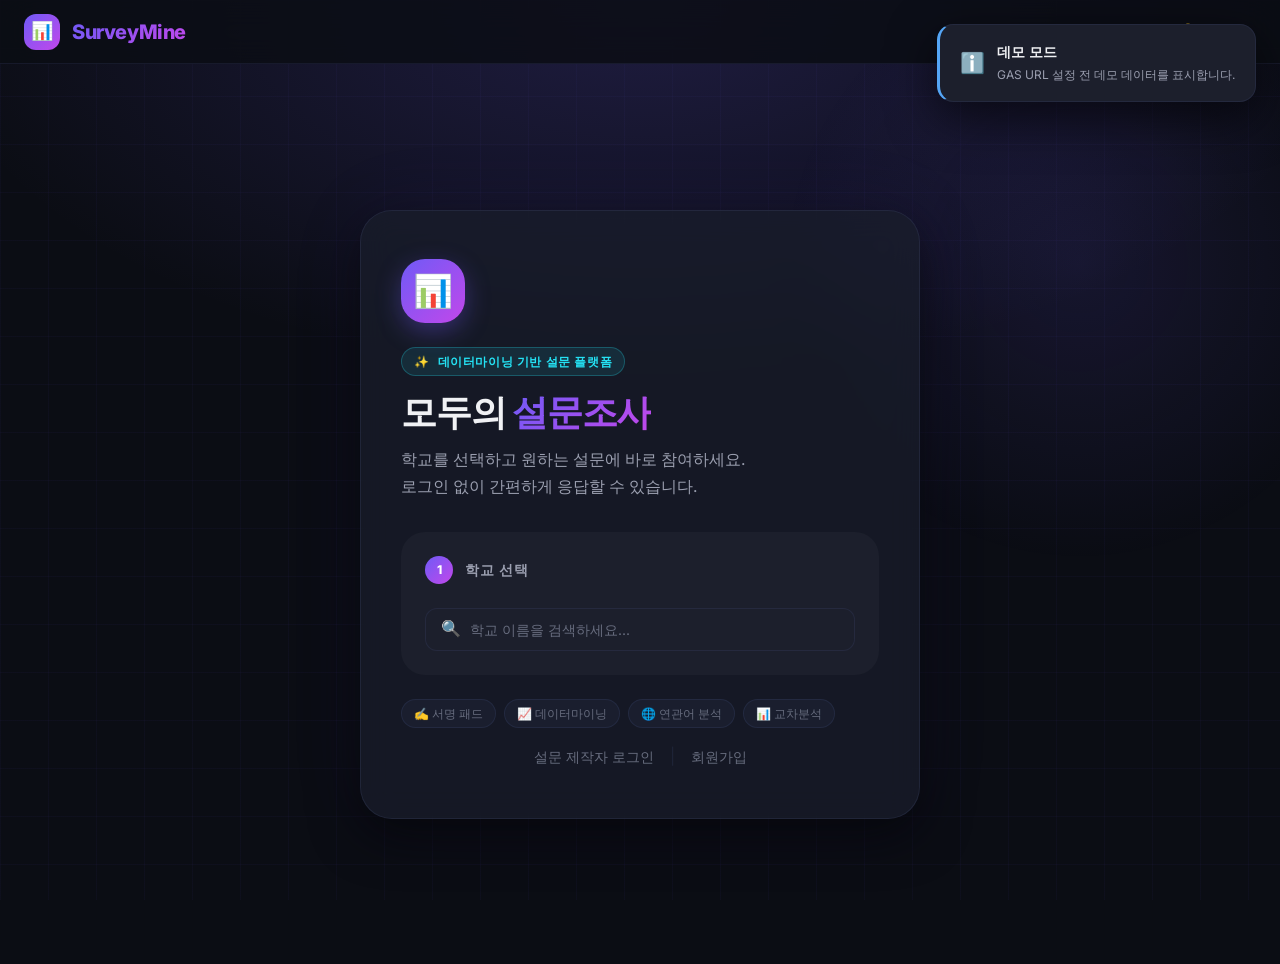
==== index.html @ 8d17f83c "SurveyMine v2.0 초기 배포 - 12종 문항, 데이터마이닝 대시보드, GAS 백엔드" ====
<!DOCTYPE html>
<html lang="ko">
<head>
  <meta charset="UTF-8" />
  <meta name="viewport" content="width=device-width, initial-scale=1.0" />
  <title>SurveyMine — 모두의 설문조사</title>
  <meta name="description" content="학교 단위 설문조사 플랫폼. 학교를 선택하고 설문에 쉽게 참여하세요." />
  <link rel="stylesheet" href="css/style.css" />
  <style>
    /* ─ 홈 전용 스타일 ─ */
    .hero {
      min-height: 100vh;
      display: flex;
      align-items: center;
      justify-content: center;
      padding: var(--sp-8) var(--sp-6);
      position: relative;
      overflow: hidden;
    }

    /* 배경 오브 */
    .hero::after {
      content: '';
      position: absolute;
      width: 600px; height: 600px;
      border-radius: 50%;
      background: radial-gradient(circle, hsla(248,90%,66%,0.12) 0%, transparent 70%);
      top: -100px; right: -100px;
      pointer-events: none;
      animation: float 6s ease-in-out infinite;
    }

    .hero-card {
      background: var(--glass-bg);
      backdrop-filter: var(--glass-blur);
      border: 1px solid var(--glass-border);
      border-radius: var(--radius-2xl);
      padding: var(--sp-12) var(--sp-10);
      max-width: 560px;
      width: 100%;
      position: relative;
      z-index: 1;
      box-shadow: var(--shadow-xl), 0 0 80px hsla(248,90%,66%,0.08);
      animation: slideUp 0.7s var(--ease-out) both;
    }

    .hero-logo {
      width: 64px; height: 64px;
      background: var(--grad-primary);
      border-radius: var(--radius-xl);
      display: flex; align-items: center; justify-content: center;
      font-size: 2rem;
      margin-bottom: var(--sp-6);
      box-shadow: 0 8px 24px var(--clr-primary-glow);
      animation: glow 3s ease-in-out infinite;
    }

    .hero-badge {
      display: inline-flex;
      align-items: center;
      gap: var(--sp-2);
      background: hsla(185,90%,55%,0.1);
      border: 1px solid hsla(185,90%,55%,0.25);
      border-radius: var(--radius-full);
      padding: var(--sp-1) var(--sp-3);
      font-size: var(--text-xs);
      font-weight: 600;
      color: var(--clr-accent);
      margin-bottom: var(--sp-4);
      letter-spacing: 0.05em;
    }

    .hero-title {
      font-size: var(--text-4xl);
      font-weight: 900;
      line-height: 1.15;
      letter-spacing: -0.03em;
      margin-bottom: var(--sp-3);
    }

    .hero-subtitle {
      font-size: var(--text-base);
      color: var(--clr-text-secondary);
      line-height: 1.7;
      margin-bottom: var(--sp-8);
    }

    /* 2단계 선택 패널 */
    .select-panel {
      background: var(--clr-bg-elevated);
      border-radius: var(--radius-xl);
      padding: var(--sp-6);
      margin-bottom: var(--sp-6);
    }

    .select-step {
      display: none;
      flex-direction: column;
      gap: var(--sp-4);
    }

    .select-step.active { display: flex; }

    .step-header {
      display: flex;
      align-items: center;
      gap: var(--sp-3);
      margin-bottom: var(--sp-2);
    }

    .step-num {
      width: 28px; height: 28px;
      background: var(--grad-primary);
      border-radius: 50%;
      display: flex; align-items: center; justify-content: center;
      font-size: var(--text-xs);
      font-weight: 800;
      color: white;
      flex-shrink: 0;
    }

    .step-title {
      font-size: var(--text-sm);
      font-weight: 700;
      color: var(--clr-text-secondary);
      text-transform: uppercase;
      letter-spacing: 0.08em;
    }

    /* 검색 + 드롭다운 조합 */
    .search-select-wrap {
      position: relative;
    }

    .search-input-wrap {
      position: relative;
    }

    .search-icon {
      position: absolute;
      left: var(--sp-4);
      top: 50%;
      transform: translateY(-50%);
      color: var(--clr-text-muted);
      font-size: var(--text-base);
      pointer-events: none;
    }

    .search-input-wrap .form-input {
      padding-left: calc(var(--sp-4) + 20px + var(--sp-2));
    }

    .dropdown-list {
      position: absolute;
      top: calc(100% + 4px);
      left: 0; right: 0;
      background: var(--clr-bg-elevated);
      border: 1px solid var(--clr-border-focus);
      border-radius: var(--radius-md);
      max-height: 220px;
      overflow-y: auto;
      z-index: var(--z-overlay);
      box-shadow: var(--shadow-lg);
      display: none;
    }

    .dropdown-list.open { display: block; animation: fadeSlideIn 0.2s var(--ease-out); }

    .dropdown-item {
      display: flex;
      align-items: center;
      gap: var(--sp-3);
      padding: var(--sp-3) var(--sp-4);
      cursor: pointer;
      font-size: var(--text-sm);
      transition: background var(--dur-fast);
      border-bottom: 1px solid var(--clr-border);
    }

    .dropdown-item:last-child { border-bottom: none; }

    .dropdown-item:hover {
      background: hsla(248,90%,66%,0.1);
      color: var(--clr-primary-light);
    }

    .dropdown-item .school-icon {
      font-size: 1.1rem;
    }

    .dropdown-empty {
      padding: var(--sp-6);
      text-align: center;
      color: var(--clr-text-muted);
      font-size: var(--text-sm);
    }

    /* 설문 목록 카드 */
    .survey-list {
      display: flex;
      flex-direction: column;
      gap: var(--sp-3);
      max-height: 300px;
      overflow-y: auto;
    }

    .survey-list-item {
      display: flex;
      align-items: center;
      gap: var(--sp-4);
      padding: var(--sp-4) var(--sp-5);
      background: var(--clr-bg-card);
      border: 1.5px solid var(--clr-border);
      border-radius: var(--radius-lg);
      cursor: pointer;
      transition: all var(--dur-fast) var(--ease-out);
      text-decoration: none;
      color: inherit;
    }

    .survey-list-item:hover {
      border-color: var(--clr-primary);
      background: hsla(248,90%,66%,0.06);
      transform: translateX(4px);
    }

    .survey-list-icon {
      width: 44px; height: 44px;
      border-radius: var(--radius-md);
      display: flex; align-items: center; justify-content: center;
      font-size: 1.4rem;
      flex-shrink: 0;
    }

    .survey-list-info { flex: 1; min-width: 0; }

    .survey-list-title {
      font-size: var(--text-sm);
      font-weight: 700;
      margin-bottom: 2px;
      white-space: nowrap;
      overflow: hidden;
      text-overflow: ellipsis;
    }

    .survey-list-meta {
      font-size: var(--text-xs);
      color: var(--clr-text-muted);
    }

    .survey-list-arrow {
      color: var(--clr-text-muted);
      font-size: var(--text-lg);
      flex-shrink: 0;
    }

    /* 뒤로가기 버튼 */
    .back-btn {
      display: inline-flex;
      align-items: center;
      gap: var(--sp-2);
      font-size: var(--text-sm);
      color: var(--clr-text-muted);
      cursor: pointer;
      transition: color var(--dur-fast);
      background: none;
      border: none;
    }

    .back-btn:hover { color: var(--clr-text-primary); }

    /* 빈 상태 */
    .empty-state {
      text-align: center;
      padding: var(--sp-8);
    }

    .empty-state .empty-icon {
      font-size: 2.5rem;
      margin-bottom: var(--sp-3);
    }

    .empty-state p {
      color: var(--clr-text-muted);
      font-size: var(--text-sm);
    }

    /* 하단 링크 */
    .hero-footer {
      display: flex;
      align-items: center;
      justify-content: center;
      gap: var(--sp-4);
      margin-top: var(--sp-4);
    }

    .hero-footer a {
      font-size: var(--text-sm);
      color: var(--clr-text-muted);
      transition: color var(--dur-fast);
    }

    .hero-footer a:hover { color: var(--clr-primary-light); }

    /* 피처 하이라이트 */
    .feature-chips {
      display: flex;
      flex-wrap: wrap;
      gap: var(--sp-2);
      margin-top: var(--sp-3);
    }

    .feature-chip {
      display: inline-flex;
      align-items: center;
      gap: var(--sp-1);
      padding: var(--sp-1) var(--sp-3);
      background: hsla(228,30%,50%,0.08);
      border: 1px solid var(--clr-border);
      border-radius: var(--radius-full);
      font-size: var(--text-xs);
      color: var(--clr-text-muted);
    }

    /* 로딩 스켈레톤 */
    .skeleton {
      background: linear-gradient(
        90deg,
        var(--clr-bg-elevated) 25%,
        var(--clr-bg-card) 50%,
        var(--clr-bg-elevated) 75%
      );
      background-size: 200% 100%;
      animation: skeleton-shimmer 1.5s ease-in-out infinite;
      border-radius: var(--radius-md);
    }

    @keyframes skeleton-shimmer {
      from { background-position: 200% 0; }
      to   { background-position: -200% 0; }
    }

    .skeleton-item {
      height: 72px;
      border-radius: var(--radius-lg);
    }

    @media (max-width: 480px) {
      .hero-card {
        padding: var(--sp-8) var(--sp-6);
        border-radius: var(--radius-xl);
      }
      .hero-title { font-size: var(--text-3xl); }
    }
  </style>
</head>
<body>
  <!-- Navbar -->
  <nav class="navbar" id="navbar">
    <a class="navbar-brand" href="index.html" aria-label="SurveyMine 홈">
      <div class="brand-icon" aria-hidden="true">📊</div>
      <span class="text-gradient">SurveyMine</span>
    </a>
    <div class="navbar-nav">
      <a class="nav-link" href="login.html" id="nav-login">
        <span>🔑</span> 로그인
      </a>
      <a class="btn btn-primary btn-sm" href="admin/dashboard.html" id="nav-dashboard" style="display:none">
        <span>⚡</span> 대시보드
      </a>
      <button class="btn btn-ghost btn-sm" id="nav-logout" style="display:none">
        로그아웃
      </button>
    </div>
  </nav>

  <!-- Toast Container -->
  <div class="toast-container" id="toast-container" role="alert" aria-live="polite"></div>

  <!-- Hero -->
  <main class="hero" role="main">
    <div class="hero-card" id="main-card">
      <div class="hero-logo" aria-hidden="true">📊</div>

      <div class="hero-badge">
        <span>✨</span> 데이터마이닝 기반 설문 플랫폼
      </div>

      <h1 class="hero-title">
        모두의 <span class="text-gradient">설문조사</span>
      </h1>
      <p class="hero-subtitle">
        학교를 선택하고 원하는 설문에 바로 참여하세요.<br/>
        로그인 없이 간편하게 응답할 수 있습니다.
      </p>

      <!-- 2단계 진입 패널 -->
      <div class="select-panel" id="select-panel">

        <!-- STEP 1: 학교 선택 -->
        <div class="select-step active" id="step1" role="region" aria-labelledby="step1-title">
          <div class="step-header">
            <div class="step-num" aria-hidden="true">1</div>
            <span class="step-title" id="step1-title">학교 선택</span>
          </div>

          <div class="search-select-wrap">
            <div class="search-input-wrap">
              <span class="search-icon" aria-hidden="true">🔍</span>
              <input
                id="school-search"
                type="text"
                class="form-input"
                placeholder="학교 이름을 검색하세요..."
                autocomplete="off"
                aria-label="학교 검색"
                aria-autocomplete="list"
                aria-controls="school-dropdown"
                aria-expanded="false"
              />
            </div>
            <div class="dropdown-list" id="school-dropdown" role="listbox" aria-label="학교 목록">
              <!-- JS로 채워짐 -->
            </div>
          </div>

          <div id="step1-loading" class="skeleton skeleton-item" style="display:none" aria-label="로딩 중"></div>
        </div>

        <!-- STEP 2: 설문 선택 -->
        <div class="select-step" id="step2" role="region" aria-labelledby="step2-title">
          <div class="step-header" style="justify-content:space-between">
            <div style="display:flex;align-items:center;gap:var(--sp-3)">
              <div class="step-num" aria-hidden="true">2</div>
              <span class="step-title" id="step2-title">설문 선택</span>
            </div>
            <button class="back-btn" id="back-btn" aria-label="학교 선택으로 돌아가기">
              ← 학교 변경
            </button>
          </div>

          <div id="school-chosen" style="display:flex;align-items:center;gap:var(--sp-2);font-size:var(--text-sm);color:var(--clr-text-secondary)"></div>

          <div id="survey-list-container" class="survey-list" aria-label="설문 목록" role="list">
            <!-- JS로 채워짐 -->
          </div>

          <div id="step2-loading" class="skeleton skeleton-item" style="display:none" aria-label="로딩 중"></div>
        </div>

      </div><!-- /select-panel -->

      <!-- 하단 피처 칩 -->
      <div class="feature-chips" aria-label="주요 기능">
        <span class="feature-chip">✍️ 서명 패드</span>
        <span class="feature-chip">📈 데이터마이닝</span>
        <span class="feature-chip">🌐 연관어 분석</span>
        <span class="feature-chip">📊 교차분석</span>
      </div>

      <div class="hero-footer">
        <a href="login.html">설문 제작자 로그인</a>
        <span style="color:var(--clr-border)">|</span>
        <a href="signup.html">회원가입</a>
      </div>
    </div>
  </main>

  <!-- Scripts -->
  <script src="js/auth.js"></script>
  <script src="js/api.js"></script>
  <script>
    /* ── Toast Helper ─────────────────────────────────────────── */
    function showToast(type, title, message = '', duration = 4000) {
      const icons = { success:'✅', error:'❌', warning:'⚠️', info:'ℹ️' };
      const container = document.getElementById('toast-container');
      const toast = document.createElement('div');
      toast.className = `toast toast-${type}`;
      toast.innerHTML = `
        <div class="toast-icon">${icons[type]||'ℹ️'}</div>
        <div class="toast-body">
          <div class="toast-title">${title}</div>
          ${message ? `<div class="toast-message">${message}</div>` : ''}
        </div>
      `;
      container.appendChild(toast);
      setTimeout(() => toast.remove(), duration);
    }

    /* ── Navbar 상태 ──────────────────────────────────────────── */
    (function initNav() {
      if (Auth.isLoggedIn()) {
        document.getElementById('nav-login').style.display = 'none';
        document.getElementById('nav-dashboard').style.display = '';
        document.getElementById('nav-logout').style.display = '';
        document.getElementById('nav-logout').addEventListener('click', async () => {
          try { await API.logout(); } catch {}
          Auth.clearSession();
          location.reload();
        });
      }
    })();

    /* ── URL 파라미터 처리 (QR코드 직접 링크) ─────────────────── */
    (function handleQueryParams() {
      const params = new URLSearchParams(location.search);
      const school = params.get('school');
      const survey = params.get('survey');

      if (survey) {
        // surveyId 직접 지정 시 응답 화면으로 바로 이동
        location.href = `respond.html?surveyId=${encodeURIComponent(survey)}`;
        return;
      }
      if (school) {
        // 학교 이름이 있으면 STEP 2로 바로
        goToStep2(school);
      }
    })();

    /* ── 학교 목록 로드 ───────────────────────────────────────── */
    let allSchools = [];
    const searchInput   = document.getElementById('school-search');
    const dropdown      = document.getElementById('school-dropdown');

    async function loadSchools() {
      const loadEl = document.getElementById('step1-loading');
      try {
        loadEl.style.display = 'block';
        const res = await API.listSchools();
        allSchools = res.data || [];
        loadEl.style.display = 'none';
      } catch (err) {
        loadEl.style.display = 'none';
        // API 연결 전 데모 데이터
        allSchools = [
          { schoolId:'S001', schoolName:'경남중학교',  region:'경상남도' },
          { schoolId:'S002', schoolName:'경남고등학교', region:'경상남도' },
          { schoolId:'S003', schoolName:'창원초등학교', region:'경상남도' },
          { schoolId:'S004', schoolName:'마산중학교',   region:'경상남도' },
          { schoolId:'S005', schoolName:'진주고등학교', region:'경상남도' },
        ];
        showToast('info', '데모 모드', 'GAS URL 설정 전 데모 데이터를 표시합니다.');
      }
    }

    function renderDropdown(query) {
      const filtered = query
        ? allSchools.filter(s => s.schoolName.includes(query) || s.region.includes(query))
        : allSchools;

      dropdown.innerHTML = '';

      if (filtered.length === 0) {
        dropdown.innerHTML = `<div class="dropdown-empty">🏫 검색 결과가 없습니다</div>`;
      } else {
        filtered.slice(0, 30).forEach(school => {
          const item = document.createElement('div');
          item.className = 'dropdown-item';
          item.setAttribute('role', 'option');
          item.setAttribute('aria-label', school.schoolName);
          item.innerHTML = `
            <span class="school-icon">🏫</span>
            <span>${school.schoolName}</span>
            <span style="margin-left:auto;color:var(--clr-text-muted);font-size:var(--text-xs)">${school.region||''}</span>
          `;
          item.addEventListener('click', () => {
            searchInput.value = school.schoolName;
            dropdown.classList.remove('open');
            searchInput.setAttribute('aria-expanded', 'false');
            goToStep2(school.schoolName);
          });
          dropdown.appendChild(item);
        });
      }

      dropdown.classList.add('open');
      searchInput.setAttribute('aria-expanded', 'true');
    }

    searchInput.addEventListener('input', () => {
      const q = searchInput.value.trim();
      if (q.length === 0 && allSchools.length === 0) return;
      renderDropdown(q);
    });

    searchInput.addEventListener('focus', () => {
      if (allSchools.length > 0) renderDropdown(searchInput.value.trim());
    });

    document.addEventListener('click', e => {
      if (!e.target.closest('#school-search') && !e.target.closest('#school-dropdown')) {
        dropdown.classList.remove('open');
        searchInput.setAttribute('aria-expanded', 'false');
      }
    });

    // 키보드 탐색
    searchInput.addEventListener('keydown', e => {
      if (e.key === 'Escape') {
        dropdown.classList.remove('open');
        searchInput.setAttribute('aria-expanded', 'false');
      }
    });

    /* ── STEP 2: 설문 목록 로드 ───────────────────────────────── */
    async function goToStep2(schoolName) {
      document.getElementById('step1').classList.remove('active');
      document.getElementById('step2').classList.add('active');

      // 학교명 표시
      document.getElementById('school-chosen').innerHTML = `
        <span style="font-size:1.2rem">🏫</span>
        <strong style="color:var(--clr-text-primary)">${schoolName}</strong>
        <span>의 진행 중인 설문</span>
      `;

      const container = document.getElementById('survey-list-container');
      const loadEl    = document.getElementById('step2-loading');
      container.innerHTML = '';
      loadEl.style.display = 'block';

      let surveys = [];
      try {
        const res = await API.listSurveysBySchool(schoolName);
        surveys = res.data || [];
      } catch {
        // 데모 데이터
        surveys = [
          {
            surveyId: 'SRV-DEMO-001',
            title: '2026년 1학기 학교생활 만족도 조사',
            description: '수업, 급식, 시설에 관한 의견을 들려주세요',
            questionCount: 12,
            endAt: '2026-07-31',
            themeColor: '#7C3AED',
          },
          {
            surveyId: 'SRV-DEMO-002',
            title: '진로 희망 조사',
            description: '미래 직업 및 진로에 관한 설문',
            questionCount: 8,
            endAt: '2026-08-15',
            themeColor: '#0891B2',
          },
        ];
      }

      loadEl.style.display = 'none';
      renderSurveyList(surveys, container);
    }

    function renderSurveyList(surveys, container) {
      if (surveys.length === 0) {
        container.innerHTML = `
          <div class="empty-state">
            <div class="empty-icon">📭</div>
            <p>현재 진행 중인 설문이 없습니다</p>
          </div>
        `;
        return;
      }

      surveys.forEach(sv => {
        const colors = ['#7C3AED','#0891B2','#059669','#DC2626','#D97706'];
        const color  = sv.themeColor || colors[Math.floor(Math.random() * colors.length)];
        const item   = document.createElement('a');
        item.className = 'survey-list-item';
        item.href = `respond.html?surveyId=${encodeURIComponent(sv.surveyId)}`;
        item.setAttribute('role', 'listitem');
        item.setAttribute('aria-label', `설문: ${sv.title}`);
        item.innerHTML = `
          <div class="survey-list-icon" style="background:${color}1a;border:1.5px solid ${color}40">
            📋
          </div>
          <div class="survey-list-info">
            <div class="survey-list-title">${sv.title}</div>
            <div class="survey-list-meta">
              📝 ${sv.questionCount||'?'}문항
              ${sv.endAt ? ` &middot; 마감 ${sv.endAt}` : ''}
            </div>
          </div>
          <div class="survey-list-arrow" aria-hidden="true">›</div>
        `;
        container.appendChild(item);
      });
    }

    /* ── 뒤로 가기 ────────────────────────────────────────────── */
    document.getElementById('back-btn').addEventListener('click', () => {
      document.getElementById('step2').classList.remove('active');
      document.getElementById('step1').classList.add('active');
      document.getElementById('school-search').value = '';
      document.getElementById('survey-list-container').innerHTML = '';
    });

    /* ── 초기화 ───────────────────────────────────────────────── */
    loadSchools();
  </script>
</body>
</html>
---- css/style.css ----
/* ===================================================================
   SurveyMine — Global Design System
   Stack: Vanilla CSS + Google Fonts (Inter)
   Theme: Dark glassmorphism with vibrant accent
   =================================================================== */

@import url('https://fonts.googleapis.com/css2?family=Inter:wght@300;400;500;600;700;800;900&family=Pretendard:wght@300;400;500;600;700;800&display=swap');

/* ─── CSS Custom Properties ───────────────────────────────────────── */
:root {
  /* Color Palette */
  --clr-bg-base:       hsl(228, 30%, 6%);
  --clr-bg-surface:    hsl(228, 25%, 10%);
  --clr-bg-elevated:   hsl(228, 22%, 14%);
  --clr-bg-card:       hsl(228, 20%, 16%);

  --clr-primary:       hsl(248, 90%, 66%);
  --clr-primary-light: hsl(248, 100%, 78%);
  --clr-primary-dark:  hsl(248, 80%, 52%);
  --clr-primary-glow:  hsla(248, 90%, 66%, 0.35);

  --clr-accent:        hsl(185, 90%, 55%);
  --clr-accent-glow:   hsla(185, 90%, 55%, 0.3);

  --clr-success:       hsl(152, 80%, 52%);
  --clr-warning:       hsl(38, 95%, 60%);
  --clr-danger:        hsl(355, 85%, 65%);
  --clr-info:          hsl(210, 90%, 65%);

  --clr-text-primary:  hsl(228, 15%, 95%);
  --clr-text-secondary:hsl(228, 12%, 65%);
  --clr-text-muted:    hsl(228, 10%, 45%);

  --clr-border:        hsla(228, 30%, 50%, 0.15);
  --clr-border-focus:  hsla(248, 90%, 66%, 0.5);

  /* Gradients */
  --grad-primary:  linear-gradient(135deg, hsl(248,90%,66%) 0%, hsl(285,80%,60%) 100%);
  --grad-accent:   linear-gradient(135deg, hsl(185,90%,55%) 0%, hsl(210,90%,65%) 100%);
  --grad-surface:  linear-gradient(145deg, hsl(228,25%,12%) 0%, hsl(228,28%,9%) 100%);
  --grad-hero:     radial-gradient(ellipse 80% 60% at 50% 0%, hsla(248,90%,66%,0.2) 0%, transparent 70%);

  /* Glassmorphism */
  --glass-bg:      hsla(228, 25%, 14%, 0.7);
  --glass-border:  hsla(228, 40%, 60%, 0.12);
  --glass-blur:    blur(16px);

  /* Typography */
  --font-sans:     'Pretendard', 'Inter', -apple-system, BlinkMacSystemFont, sans-serif;
  --font-mono:     'JetBrains Mono', 'Fira Code', monospace;

  --text-xs:   0.75rem;
  --text-sm:   0.875rem;
  --text-base: 1rem;
  --text-lg:   1.125rem;
  --text-xl:   1.25rem;
  --text-2xl:  1.5rem;
  --text-3xl:  1.875rem;
  --text-4xl:  2.25rem;
  --text-5xl:  3rem;

  /* Spacing */
  --sp-1:  0.25rem;
  --sp-2:  0.5rem;
  --sp-3:  0.75rem;
  --sp-4:  1rem;
  --sp-5:  1.25rem;
  --sp-6:  1.5rem;
  --sp-8:  2rem;
  --sp-10: 2.5rem;
  --sp-12: 3rem;
  --sp-16: 4rem;
  --sp-20: 5rem;
  --sp-24: 6rem;

  /* Shadows */
  --shadow-sm:  0 1px 3px hsla(0,0%,0%,0.4);
  --shadow-md:  0 4px 16px hsla(0,0%,0%,0.4);
  --shadow-lg:  0 8px 32px hsla(0,0%,0%,0.5);
  --shadow-xl:  0 16px 48px hsla(0,0%,0%,0.6);
  --shadow-glow: 0 0 24px var(--clr-primary-glow);
  --shadow-accent-glow: 0 0 20px var(--clr-accent-glow);

  /* Radius */
  --radius-sm:  6px;
  --radius-md:  12px;
  --radius-lg:  16px;
  --radius-xl:  24px;
  --radius-2xl: 32px;
  --radius-full: 9999px;

  /* Transitions */
  --ease-out:   cubic-bezier(0.16, 1, 0.3, 1);
  --ease-in:    cubic-bezier(0.7, 0, 0.84, 0);
  --ease-bounce: cubic-bezier(0.34, 1.56, 0.64, 1);
  --dur-fast:   150ms;
  --dur-base:   250ms;
  --dur-slow:   400ms;
  --dur-slower: 600ms;

  /* Layout */
  --max-w-sm:   480px;
  --max-w-md:   640px;
  --max-w-lg:   800px;
  --max-w-xl:   1024px;
  --max-w-2xl:  1280px;

  /* Z-index */
  --z-base:    1;
  --z-overlay: 10;
  --z-modal:   100;
  --z-toast:   200;
  --z-top:     999;
}

/* ─── Reset & Base ────────────────────────────────────────────────── */
*, *::before, *::after {
  box-sizing: border-box;
  margin: 0;
  padding: 0;
}

html {
  scroll-behavior: smooth;
  -webkit-text-size-adjust: 100%;
}

body {
  font-family: var(--font-sans);
  font-size: var(--text-base);
  line-height: 1.6;
  color: var(--clr-text-primary);
  background-color: var(--clr-bg-base);
  background-image: var(--grad-hero);
  background-attachment: fixed;
  min-height: 100vh;
  -webkit-font-smoothing: antialiased;
  -moz-osx-font-smoothing: grayscale;
}

/* Animated background grid */
body::before {
  content: '';
  position: fixed;
  inset: 0;
  background-image:
    linear-gradient(hsla(248,90%,66%,0.04) 1px, transparent 1px),
    linear-gradient(90deg, hsla(248,90%,66%,0.04) 1px, transparent 1px);
  background-size: 48px 48px;
  pointer-events: none;
  z-index: 0;
}

img, video { max-width: 100%; display: block; }
a { color: inherit; text-decoration: none; }
button, input, select, textarea { font-family: inherit; }
ul, ol { list-style: none; }

/* ─── Typography ──────────────────────────────────────────────────── */
h1, h2, h3, h4, h5, h6 {
  font-weight: 700;
  line-height: 1.25;
  color: var(--clr-text-primary);
}

h1 { font-size: var(--text-4xl); font-weight: 900; letter-spacing: -0.02em; }
h2 { font-size: var(--text-3xl); font-weight: 800; letter-spacing: -0.01em; }
h3 { font-size: var(--text-2xl); font-weight: 700; }
h4 { font-size: var(--text-xl);  font-weight: 600; }
h5 { font-size: var(--text-lg);  font-weight: 600; }
h6 { font-size: var(--text-base); font-weight: 600; }

.text-gradient {
  background: var(--grad-primary);
  -webkit-background-clip: text;
  -webkit-text-fill-color: transparent;
  background-clip: text;
}

.text-accent-gradient {
  background: var(--grad-accent);
  -webkit-background-clip: text;
  -webkit-text-fill-color: transparent;
  background-clip: text;
}

/* ─── Layout Utilities ────────────────────────────────────────────── */
.container {
  width: 100%;
  max-width: var(--max-w-2xl);
  margin: 0 auto;
  padding: 0 var(--sp-6);
}

.container-sm { max-width: var(--max-w-sm); }
.container-md { max-width: var(--max-w-md); }
.container-lg { max-width: var(--max-w-lg); }
.container-xl { max-width: var(--max-w-xl); }

.flex   { display: flex; }
.flex-col { flex-direction: column; }
.items-center { align-items: center; }
.justify-center { justify-content: center; }
.justify-between { justify-content: space-between; }
.gap-2  { gap: var(--sp-2); }
.gap-3  { gap: var(--sp-3); }
.gap-4  { gap: var(--sp-4); }
.gap-6  { gap: var(--sp-6); }
.gap-8  { gap: var(--sp-8); }

.grid-2 { display: grid; grid-template-columns: repeat(2, 1fr); gap: var(--sp-4); }
.grid-3 { display: grid; grid-template-columns: repeat(3, 1fr); gap: var(--sp-4); }
.grid-4 { display: grid; grid-template-columns: repeat(4, 1fr); gap: var(--sp-4); }

/* ─── Glass Card ──────────────────────────────────────────────────── */
.card {
  background: var(--glass-bg);
  backdrop-filter: var(--glass-blur);
  -webkit-backdrop-filter: var(--glass-blur);
  border: 1px solid var(--glass-border);
  border-radius: var(--radius-lg);
  padding: var(--sp-6);
  transition: transform var(--dur-base) var(--ease-out),
              box-shadow var(--dur-base) var(--ease-out),
              border-color var(--dur-base) var(--ease-out);
}

.card:hover {
  transform: translateY(-2px);
  box-shadow: var(--shadow-lg);
  border-color: var(--clr-border-focus);
}

.card-elevated {
  background: var(--clr-bg-elevated);
  border-radius: var(--radius-xl);
  padding: var(--sp-8);
  box-shadow: var(--shadow-xl);
}

/* ─── Buttons ─────────────────────────────────────────────────────── */
.btn {
  display: inline-flex;
  align-items: center;
  justify-content: center;
  gap: var(--sp-2);
  padding: var(--sp-3) var(--sp-6);
  border-radius: var(--radius-md);
  font-size: var(--text-sm);
  font-weight: 600;
  cursor: pointer;
  border: none;
  outline: none;
  transition: all var(--dur-fast) var(--ease-out);
  position: relative;
  overflow: hidden;
  white-space: nowrap;
  user-select: none;
  text-decoration: none;
}

.btn::after {
  content: '';
  position: absolute;
  inset: 0;
  background: hsla(0,0%,100%,0);
  transition: background var(--dur-fast);
}

.btn:hover::after { background: hsla(0,0%,100%,0.06); }
.btn:active { transform: scale(0.97); }

.btn-primary {
  background: var(--grad-primary);
  color: #fff;
  box-shadow: 0 4px 16px var(--clr-primary-glow);
}
.btn-primary:hover {
  box-shadow: 0 6px 24px var(--clr-primary-glow);
  transform: translateY(-1px);
}

.btn-accent {
  background: var(--grad-accent);
  color: var(--clr-bg-base);
  box-shadow: 0 4px 16px var(--clr-accent-glow);
}
.btn-accent:hover {
  box-shadow: 0 6px 24px var(--clr-accent-glow);
  transform: translateY(-1px);
}

.btn-outline {
  background: transparent;
  color: var(--clr-primary-light);
  border: 1.5px solid var(--clr-primary);
}
.btn-outline:hover {
  background: hsla(248, 90%, 66%, 0.1);
}

.btn-ghost {
  background: transparent;
  color: var(--clr-text-secondary);
}
.btn-ghost:hover {
  background: var(--clr-bg-elevated);
  color: var(--clr-text-primary);
}

.btn-danger {
  background: linear-gradient(135deg, hsl(355,85%,65%) 0%, hsl(355,75%,50%) 100%);
  color: #fff;
}

.btn-sm { padding: var(--sp-2) var(--sp-4); font-size: var(--text-xs); }
.btn-lg { padding: var(--sp-4) var(--sp-8); font-size: var(--text-lg); }
.btn-xl { padding: var(--sp-5) var(--sp-10); font-size: var(--text-xl); }
.btn-icon { width: 40px; height: 40px; padding: 0; border-radius: var(--radius-md); }
.btn-icon-sm { width: 32px; height: 32px; padding: 0; border-radius: var(--radius-sm); }
.btn-full { width: 100%; }

.btn:disabled {
  opacity: 0.4;
  cursor: not-allowed;
  pointer-events: none;
}

/* ─── Form Elements ───────────────────────────────────────────────── */
.form-group {
  display: flex;
  flex-direction: column;
  gap: var(--sp-2);
}

.form-label {
  font-size: var(--text-sm);
  font-weight: 600;
  color: var(--clr-text-secondary);
  letter-spacing: 0.025em;
}

.form-input,
.form-select,
.form-textarea {
  width: 100%;
  background: var(--clr-bg-elevated);
  border: 1.5px solid var(--clr-border);
  border-radius: var(--radius-md);
  padding: var(--sp-3) var(--sp-4);
  color: var(--clr-text-primary);
  font-size: var(--text-sm);
  font-family: var(--font-sans);
  transition: border-color var(--dur-fast), box-shadow var(--dur-fast), background var(--dur-fast);
  outline: none;
  appearance: none;
}

.form-input::placeholder,
.form-textarea::placeholder {
  color: var(--clr-text-muted);
}

.form-input:focus,
.form-select:focus,
.form-textarea:focus {
  border-color: var(--clr-primary);
  box-shadow: 0 0 0 3px var(--clr-primary-glow);
  background: var(--clr-bg-card);
}

.form-input:hover:not(:focus),
.form-select:hover:not(:focus),
.form-textarea:hover:not(:focus) {
  border-color: hsla(228, 30%, 50%, 0.35);
}

.form-textarea { resize: vertical; min-height: 100px; }

.form-select {
  cursor: pointer;
  background-image: url("data:image/svg+xml,%3Csvg xmlns='http://www.w3.org/2000/svg' width='12' height='8' viewBox='0 0 12 8'%3E%3Cpath d='M1 1l5 5 5-5' stroke='%23a0a8c0' stroke-width='1.5' fill='none' stroke-linecap='round'/%3E%3C/svg%3E");
  background-repeat: no-repeat;
  background-position: right 14px center;
  padding-right: var(--sp-10);
}

.form-select option {
  background: var(--clr-bg-elevated);
  color: var(--clr-text-primary);
}

.form-hint {
  font-size: var(--text-xs);
  color: var(--clr-text-muted);
}

.form-error {
  font-size: var(--text-xs);
  color: var(--clr-danger);
  display: flex;
  align-items: center;
  gap: var(--sp-1);
}

.form-input.is-error,
.form-select.is-error,
.form-textarea.is-error {
  border-color: var(--clr-danger);
  box-shadow: 0 0 0 3px hsla(355, 85%, 65%, 0.2);
}

.form-input.is-success {
  border-color: var(--clr-success);
  box-shadow: 0 0 0 3px hsla(152, 80%, 52%, 0.2);
}

/* ─── Navbar ──────────────────────────────────────────────────────── */
.navbar {
  position: sticky;
  top: 0;
  z-index: var(--z-overlay);
  background: hsla(228, 30%, 6%, 0.85);
  backdrop-filter: blur(20px);
  -webkit-backdrop-filter: blur(20px);
  border-bottom: 1px solid var(--clr-border);
  padding: 0 var(--sp-6);
  height: 64px;
  display: flex;
  align-items: center;
  justify-content: space-between;
}

.navbar-brand {
  display: flex;
  align-items: center;
  gap: var(--sp-3);
  font-size: var(--text-xl);
  font-weight: 800;
  letter-spacing: -0.02em;
}

.navbar-brand .brand-icon {
  width: 36px;
  height: 36px;
  border-radius: var(--radius-md);
  background: var(--grad-primary);
  display: flex;
  align-items: center;
  justify-content: center;
  font-size: var(--text-lg);
}

.navbar-nav {
  display: flex;
  align-items: center;
  gap: var(--sp-2);
}

.nav-link {
  display: flex;
  align-items: center;
  gap: var(--sp-2);
  padding: var(--sp-2) var(--sp-3);
  border-radius: var(--radius-sm);
  font-size: var(--text-sm);
  font-weight: 500;
  color: var(--clr-text-secondary);
  transition: all var(--dur-fast);
}

.nav-link:hover {
  color: var(--clr-text-primary);
  background: var(--clr-bg-elevated);
}

.nav-link.active {
  color: var(--clr-primary-light);
  background: hsla(248, 90%, 66%, 0.1);
}

/* ─── Badge ───────────────────────────────────────────────────────── */
.badge {
  display: inline-flex;
  align-items: center;
  gap: var(--sp-1);
  padding: var(--sp-1) var(--sp-2);
  border-radius: var(--radius-full);
  font-size: 0.7rem;
  font-weight: 700;
  letter-spacing: 0.05em;
  text-transform: uppercase;
}

.badge-primary   { background: hsla(248,90%,66%,0.15); color: var(--clr-primary-light); }
.badge-success   { background: hsla(152,80%,52%,0.15); color: var(--clr-success); }
.badge-warning   { background: hsla(38,95%,60%,0.15);  color: var(--clr-warning); }
.badge-danger    { background: hsla(355,85%,65%,0.15); color: var(--clr-danger); }
.badge-accent    { background: hsla(185,90%,55%,0.15); color: var(--clr-accent); }
.badge-muted     { background: var(--clr-bg-elevated);  color: var(--clr-text-muted); }

/* Status dot */
.badge::before {
  content: '';
  display: inline-block;
  width: 6px;
  height: 6px;
  border-radius: 50%;
  background: currentColor;
}

/* ─── Progress Bar ────────────────────────────────────────────────── */
.progress {
  height: 6px;
  background: var(--clr-bg-elevated);
  border-radius: var(--radius-full);
  overflow: hidden;
}

.progress-bar {
  height: 100%;
  background: var(--grad-primary);
  border-radius: var(--radius-full);
  transition: width var(--dur-slow) var(--ease-out);
  position: relative;
}

.progress-bar::after {
  content: '';
  position: absolute;
  top: 0;
  right: 0;
  width: 20px;
  height: 100%;
  background: linear-gradient(90deg, transparent, hsla(0,0%,100%,0.4));
  border-radius: inherit;
  animation: shimmer 1.5s ease-in-out infinite;
}

.progress-xl {
  height: 10px;
  border-radius: var(--radius-full);
}

/* ─── Toast / Alert ───────────────────────────────────────────────── */
.toast-container {
  position: fixed;
  top: var(--sp-6);
  right: var(--sp-6);
  z-index: var(--z-toast);
  display: flex;
  flex-direction: column;
  gap: var(--sp-3);
  pointer-events: none;
}

.toast {
  display: flex;
  align-items: center;
  gap: var(--sp-3);
  padding: var(--sp-4) var(--sp-5);
  background: var(--clr-bg-elevated);
  border: 1px solid var(--clr-border);
  border-radius: var(--radius-lg);
  box-shadow: var(--shadow-xl);
  min-width: 280px;
  max-width: 400px;
  pointer-events: auto;
  animation: slideInRight var(--dur-slow) var(--ease-out);
  backdrop-filter: blur(16px);
}

.toast-success { border-left: 3px solid var(--clr-success); }
.toast-error   { border-left: 3px solid var(--clr-danger); }
.toast-warning { border-left: 3px solid var(--clr-warning); }
.toast-info    { border-left: 3px solid var(--clr-info); }

.toast-icon {
  font-size: var(--text-xl);
  flex-shrink: 0;
}

.toast-body {
  flex: 1;
}

.toast-title {
  font-size: var(--text-sm);
  font-weight: 600;
  color: var(--clr-text-primary);
}

.toast-message {
  font-size: var(--text-xs);
  color: var(--clr-text-secondary);
  margin-top: 2px;
}

/* ─── Modal ───────────────────────────────────────────────────────── */
.modal-backdrop {
  position: fixed;
  inset: 0;
  background: hsla(228, 30%, 3%, 0.85);
  backdrop-filter: blur(8px);
  z-index: var(--z-modal);
  display: flex;
  align-items: center;
  justify-content: center;
  padding: var(--sp-6);
  animation: fadeIn var(--dur-base) var(--ease-out);
}

.modal-backdrop.hidden {
  display: none;
}

.modal {
  background: var(--clr-bg-elevated);
  border: 1px solid var(--clr-border);
  border-radius: var(--radius-xl);
  padding: var(--sp-8);
  max-width: var(--max-w-md);
  width: 100%;
  animation: slideUp var(--dur-slow) var(--ease-out);
  box-shadow: var(--shadow-xl), 0 0 60px hsla(248,90%,66%,0.1);
}

.modal-header {
  display: flex;
  align-items: center;
  justify-content: space-between;
  margin-bottom: var(--sp-6);
}

.modal-title {
  font-size: var(--text-xl);
  font-weight: 700;
}

.modal-close {
  width: 32px;
  height: 32px;
  border-radius: var(--radius-sm);
  background: var(--clr-bg-card);
  border: none;
  cursor: pointer;
  color: var(--clr-text-secondary);
  font-size: var(--text-lg);
  display: flex;
  align-items: center;
  justify-content: center;
  transition: all var(--dur-fast);
}

.modal-close:hover {
  background: var(--clr-bg-elevated);
  color: var(--clr-text-primary);
}

.modal-footer {
  display: flex;
  justify-content: flex-end;
  gap: var(--sp-3);
  margin-top: var(--sp-6);
  padding-top: var(--sp-6);
  border-top: 1px solid var(--clr-border);
}

/* ─── Spinner / Loader ────────────────────────────────────────────── */
.spinner {
  width: 24px;
  height: 24px;
  border: 2.5px solid var(--clr-border);
  border-top-color: var(--clr-primary);
  border-radius: 50%;
  animation: spin 0.7s linear infinite;
  flex-shrink: 0;
}

.spinner-sm { width: 16px; height: 16px; border-width: 2px; }
.spinner-lg { width: 40px; height: 40px; border-width: 3px; }

.loading-overlay {
  position: fixed;
  inset: 0;
  background: hsla(228, 30%, 6%, 0.7);
  backdrop-filter: blur(4px);
  z-index: var(--z-modal);
  display: flex;
  align-items: center;
  justify-content: center;
}

.loading-box {
  background: var(--clr-bg-elevated);
  border: 1px solid var(--clr-border);
  border-radius: var(--radius-xl);
  padding: var(--sp-8) var(--sp-10);
  display: flex;
  flex-direction: column;
  align-items: center;
  gap: var(--sp-4);
}

/* ─── Step Indicator ──────────────────────────────────────────────── */
.step-indicator {
  display: flex;
  align-items: center;
  gap: 0;
  width: 100%;
}

.step-item {
  display: flex;
  align-items: center;
  flex: 1;
  position: relative;
}

.step-item:last-child { flex: 0; }

.step-circle {
  width: 36px;
  height: 36px;
  border-radius: 50%;
  display: flex;
  align-items: center;
  justify-content: center;
  font-size: var(--text-sm);
  font-weight: 700;
  border: 2px solid var(--clr-border);
  background: var(--clr-bg-elevated);
  color: var(--clr-text-muted);
  transition: all var(--dur-base) var(--ease-out);
  flex-shrink: 0;
  z-index: 1;
}

.step-item.active .step-circle {
  border-color: var(--clr-primary);
  background: var(--clr-primary);
  color: #fff;
  box-shadow: 0 0 16px var(--clr-primary-glow);
}

.step-item.done .step-circle {
  border-color: var(--clr-success);
  background: var(--clr-success);
  color: #fff;
}

.step-line {
  flex: 1;
  height: 2px;
  background: var(--clr-border);
  transition: background var(--dur-slow) var(--ease-out);
}

.step-item.done + .step-item .step-line,
.step-line.done {
  background: var(--clr-success);
}

/* ─── Option Cards (Radio / Checkbox) ────────────────────────────── */
.option-card {
  display: flex;
  align-items: center;
  gap: var(--sp-3);
  padding: var(--sp-4);
  background: var(--clr-bg-elevated);
  border: 1.5px solid var(--clr-border);
  border-radius: var(--radius-md);
  cursor: pointer;
  transition: all var(--dur-fast) var(--ease-out);
  user-select: none;
  position: relative;
}

.option-card:hover {
  border-color: var(--clr-primary);
  background: hsla(248, 90%, 66%, 0.05);
  transform: translateX(2px);
}

.option-card.selected {
  border-color: var(--clr-primary);
  background: hsla(248, 90%, 66%, 0.1);
  box-shadow: 0 0 0 1px var(--clr-primary);
}

.option-card input[type="radio"],
.option-card input[type="checkbox"] {
  display: none;
}

.option-indicator {
  width: 20px;
  height: 20px;
  border-radius: 50%;
  border: 2px solid var(--clr-border);
  background: var(--clr-bg-base);
  transition: all var(--dur-fast);
  flex-shrink: 0;
  display: flex;
  align-items: center;
  justify-content: center;
}

.option-card.selected .option-indicator {
  border-color: var(--clr-primary);
  background: var(--clr-primary);
}

.option-card.selected .option-indicator::after {
  content: '';
  width: 8px;
  height: 8px;
  border-radius: 50%;
  background: white;
}

.option-check .option-indicator {
  border-radius: var(--radius-sm);
}

.option-card.selected .option-check .option-indicator::after {
  content: '✓';
  font-size: 11px;
  font-weight: 700;
  color: white;
  border-radius: 0;
  background: none;
  width: auto;
  height: auto;
}

/* ─── Scale / Slider ──────────────────────────────────────────────── */
.scale-track {
  display: flex;
  gap: var(--sp-2);
  flex-wrap: wrap;
}

.scale-btn {
  min-width: 48px;
  height: 48px;
  border-radius: var(--radius-md);
  border: 1.5px solid var(--clr-border);
  background: var(--clr-bg-elevated);
  color: var(--clr-text-secondary);
  font-weight: 600;
  cursor: pointer;
  transition: all var(--dur-fast) var(--ease-out);
  display: flex;
  align-items: center;
  justify-content: center;
  font-size: var(--text-sm);
}

.scale-btn:hover {
  border-color: var(--clr-primary);
  color: var(--clr-primary-light);
  background: hsla(248,90%,66%,0.08);
}

.scale-btn.selected {
  border-color: var(--clr-primary);
  background: var(--grad-primary);
  color: #fff;
  box-shadow: 0 4px 12px var(--clr-primary-glow);
  transform: scale(1.05);
}

/* ─── Rating Stars ────────────────────────────────────────────────── */
.rating-stars {
  display: flex;
  gap: var(--sp-2);
  font-size: 2rem;
}

.star-btn {
  cursor: pointer;
  transition: transform var(--dur-fast) var(--ease-bounce);
  user-select: none;
  filter: grayscale(1) opacity(0.4);
}

.star-btn:hover,
.star-btn.active {
  filter: none;
  transform: scale(1.15);
}

/* ─── Signature Pad ───────────────────────────────────────────────── */
.signature-wrap {
  position: relative;
  background: var(--clr-bg-elevated);
  border: 1.5px solid var(--clr-border);
  border-radius: var(--radius-lg);
  overflow: hidden;
}

.signature-canvas {
  display: block;
  width: 100%;
  touch-action: none;
  cursor: crosshair;
}

.signature-toolbar {
  display: flex;
  align-items: center;
  justify-content: space-between;
  padding: var(--sp-3) var(--sp-4);
  border-top: 1px solid var(--clr-border);
}

.signature-hint {
  font-size: var(--text-xs);
  color: var(--clr-text-muted);
  pointer-events: none;
  position: absolute;
  inset: 0;
  display: flex;
  align-items: center;
  justify-content: center;
  flex-direction: column;
  gap: var(--sp-2);
}

/* ─── Rank / Drag ─────────────────────────────────────────────────── */
.rank-list {
  display: flex;
  flex-direction: column;
  gap: var(--sp-2);
}

.rank-item {
  display: flex;
  align-items: center;
  gap: var(--sp-3);
  padding: var(--sp-3) var(--sp-4);
  background: var(--clr-bg-elevated);
  border: 1.5px solid var(--clr-border);
  border-radius: var(--radius-md);
  cursor: grab;
  transition: all var(--dur-fast);
}

.rank-item:active { cursor: grabbing; }

.rank-item.dragging {
  opacity: 0.6;
  border-color: var(--clr-primary);
  box-shadow: 0 8px 24px var(--clr-primary-glow);
  transform: scale(1.02);
}

.rank-num {
  width: 28px;
  height: 28px;
  border-radius: var(--radius-sm);
  background: var(--grad-primary);
  color: #fff;
  font-weight: 700;
  font-size: var(--text-xs);
  display: flex;
  align-items: center;
  justify-content: center;
  flex-shrink: 0;
}

.drag-handle {
  color: var(--clr-text-muted);
  cursor: grab;
  font-size: var(--text-lg);
}

/* ─── Grid Table ──────────────────────────────────────────────────── */
.grid-table {
  width: 100%;
  border-collapse: collapse;
  font-size: var(--text-sm);
}

.grid-table th,
.grid-table td {
  padding: var(--sp-3) var(--sp-4);
  text-align: center;
  border: 1px solid var(--clr-border);
}

.grid-table th {
  background: var(--clr-bg-elevated);
  color: var(--clr-text-secondary);
  font-weight: 600;
}

.grid-table td:first-child {
  text-align: left;
  font-weight: 500;
  color: var(--clr-text-primary);
  background: var(--clr-bg-surface);
}

.grid-table .grid-radio,
.grid-table .grid-check {
  width: 20px;
  height: 20px;
  accent-color: var(--clr-primary);
  cursor: pointer;
}

/* Mobile grid swap */
.grid-card-list {
  display: none;
  flex-direction: column;
  gap: var(--sp-4);
}

/* ─── Survey Question ─────────────────────────────────────────────── */
.question-card {
  background: var(--glass-bg);
  backdrop-filter: var(--glass-blur);
  border: 1px solid var(--glass-border);
  border-radius: var(--radius-xl);
  padding: var(--sp-8);
  animation: fadeSlideIn var(--dur-slow) var(--ease-out);
}

.question-number {
  font-size: var(--text-xs);
  font-weight: 700;
  color: var(--clr-primary);
  letter-spacing: 0.1em;
  text-transform: uppercase;
  margin-bottom: var(--sp-2);
}

.question-title {
  font-size: var(--text-xl);
  font-weight: 700;
  margin-bottom: var(--sp-6);
  color: var(--clr-text-primary);
  line-height: 1.4;
}

.question-title .required-star {
  color: var(--clr-danger);
  margin-left: var(--sp-1);
}

/* ─── Dashboard / Admin ───────────────────────────────────────────── */
.admin-layout {
  display: grid;
  grid-template-columns: 240px 1fr;
  min-height: 100vh;
}

.admin-sidebar {
  background: var(--clr-bg-surface);
  border-right: 1px solid var(--clr-border);
  padding: var(--sp-6);
  display: flex;
  flex-direction: column;
  gap: var(--sp-2);
}

.admin-sidebar-item {
  display: flex;
  align-items: center;
  gap: var(--sp-3);
  padding: var(--sp-3) var(--sp-4);
  border-radius: var(--radius-md);
  font-size: var(--text-sm);
  font-weight: 500;
  color: var(--clr-text-secondary);
  cursor: pointer;
  transition: all var(--dur-fast);
  text-decoration: none;
}

.admin-sidebar-item:hover {
  background: var(--clr-bg-elevated);
  color: var(--clr-text-primary);
}

.admin-sidebar-item.active {
  background: hsla(248,90%,66%,0.15);
  color: var(--clr-primary-light);
  font-weight: 600;
}

.admin-content {
  padding: var(--sp-8);
  overflow-y: auto;
}

/* KPI Cards */
.kpi-grid {
  display: grid;
  grid-template-columns: repeat(auto-fill, minmax(180px, 1fr));
  gap: var(--sp-4);
}

.kpi-card {
  background: var(--glass-bg);
  border: 1px solid var(--glass-border);
  border-radius: var(--radius-lg);
  padding: var(--sp-5);
}

.kpi-label {
  font-size: var(--text-xs);
  color: var(--clr-text-muted);
  font-weight: 600;
  text-transform: uppercase;
  letter-spacing: 0.08em;
}

.kpi-value {
  font-size: var(--text-3xl);
  font-weight: 900;
  margin-top: var(--sp-1);
  background: var(--grad-primary);
  -webkit-background-clip: text;
  -webkit-text-fill-color: transparent;
  background-clip: text;
}

.kpi-sub {
  font-size: var(--text-xs);
  color: var(--clr-text-muted);
  margin-top: var(--sp-1);
}

/* ─── Survey Builder ──────────────────────────────────────────────── */
.builder-layout {
  display: grid;
  grid-template-columns: 280px 1fr 340px;
  gap: var(--sp-6);
  height: calc(100vh - 64px);
}

.builder-panel {
  background: var(--clr-bg-surface);
  border-radius: var(--radius-xl);
  border: 1px solid var(--clr-border);
  overflow: hidden;
  display: flex;
  flex-direction: column;
}

.builder-panel-header {
  padding: var(--sp-5) var(--sp-6);
  border-bottom: 1px solid var(--clr-border);
  font-size: var(--text-sm);
  font-weight: 700;
  letter-spacing: 0.05em;
  color: var(--clr-text-secondary);
  text-transform: uppercase;
}

.builder-panel-body {
  flex: 1;
  overflow-y: auto;
  padding: var(--sp-4);
}

/* Question type palette */
.type-palette {
  display: grid;
  grid-template-columns: 1fr 1fr;
  gap: var(--sp-2);
}

.type-tile {
  display: flex;
  flex-direction: column;
  align-items: center;
  gap: var(--sp-2);
  padding: var(--sp-3);
  background: var(--clr-bg-elevated);
  border: 1.5px solid var(--clr-border);
  border-radius: var(--radius-md);
  cursor: pointer;
  transition: all var(--dur-fast) var(--ease-out);
  font-size: var(--text-xs);
  font-weight: 600;
  color: var(--clr-text-secondary);
  text-align: center;
}

.type-tile:hover {
  border-color: var(--clr-primary);
  color: var(--clr-primary-light);
  background: hsla(248,90%,66%,0.08);
  transform: translateY(-2px);
}

.type-tile .type-icon {
  font-size: 1.4rem;
}

/* Builder question item */
.builder-question-item {
  display: flex;
  align-items: flex-start;
  gap: var(--sp-3);
  padding: var(--sp-4);
  background: var(--clr-bg-elevated);
  border: 1.5px solid var(--clr-border);
  border-radius: var(--radius-md);
  cursor: pointer;
  transition: all var(--dur-fast);
  margin-bottom: var(--sp-2);
}

.builder-question-item.active {
  border-color: var(--clr-primary);
  background: hsla(248,90%,66%,0.08);
}

.builder-question-item:hover:not(.active) {
  border-color: var(--clr-border-focus);
}

/* ─── Data Mining Charts ──────────────────────────────────────────── */
.chart-container {
  position: relative;
  width: 100%;
}

.chart-tabs {
  display: flex;
  border-bottom: 1px solid var(--clr-border);
  gap: var(--sp-1);
  margin-bottom: var(--sp-6);
}

.chart-tab {
  padding: var(--sp-2) var(--sp-4);
  font-size: var(--text-sm);
  font-weight: 600;
  color: var(--clr-text-muted);
  cursor: pointer;
  border-bottom: 2px solid transparent;
  transition: all var(--dur-fast);
  margin-bottom: -1px;
}

.chart-tab:hover { color: var(--clr-text-secondary); }

.chart-tab.active {
  color: var(--clr-primary-light);
  border-bottom-color: var(--clr-primary);
}

/* ─── Animations ──────────────────────────────────────────────────── */
@keyframes spin {
  to { transform: rotate(360deg); }
}

@keyframes shimmer {
  0%, 100% { opacity: 0; }
  50% { opacity: 1; }
}

@keyframes fadeIn {
  from { opacity: 0; }
  to   { opacity: 1; }
}

@keyframes fadeSlideIn {
  from { opacity: 0; transform: translateY(16px); }
  to   { opacity: 1; transform: translateY(0); }
}

@keyframes slideUp {
  from { opacity: 0; transform: translateY(32px) scale(0.97); }
  to   { opacity: 1; transform: translateY(0)  scale(1); }
}

@keyframes slideInRight {
  from { opacity: 0; transform: translateX(24px); }
  to   { opacity: 1; transform: translateX(0); }
}

@keyframes pulse {
  0%, 100% { opacity: 1; }
  50%       { opacity: 0.5; }
}

@keyframes glow {
  0%, 100% { box-shadow: var(--shadow-glow); }
  50%       { box-shadow: 0 0 36px var(--clr-primary-glow); }
}

@keyframes float {
  0%, 100% { transform: translateY(0); }
  50%       { transform: translateY(-8px); }
}

@keyframes scaleIn {
  from { transform: scale(0.85); opacity: 0; }
  to   { transform: scale(1);    opacity: 1; }
}

/* Utility animation classes */
.animate-fade-in    { animation: fadeIn var(--dur-slow) var(--ease-out) both; }
.animate-slide-in   { animation: fadeSlideIn var(--dur-slow) var(--ease-out) both; }
.animate-scale-in   { animation: scaleIn var(--dur-slow) var(--ease-bounce) both; }
.animate-float      { animation: float 3s ease-in-out infinite; }
.animate-glow       { animation: glow 2s ease-in-out infinite; }
.animate-pulse      { animation: pulse 1.5s ease-in-out infinite; }

/* ─── Divider ─────────────────────────────────────────────────────── */
.divider {
  height: 1px;
  background: var(--clr-border);
  margin: var(--sp-6) 0;
}

.divider-text {
  display: flex;
  align-items: center;
  gap: var(--sp-4);
  margin: var(--sp-6) 0;
  color: var(--clr-text-muted);
  font-size: var(--text-sm);
}

.divider-text::before,
.divider-text::after {
  content: '';
  flex: 1;
  height: 1px;
  background: var(--clr-border);
}

/* ─── Scrollbar ───────────────────────────────────────────────────── */
::-webkit-scrollbar { width: 6px; height: 6px; }
::-webkit-scrollbar-track { background: transparent; }
::-webkit-scrollbar-thumb {
  background: var(--clr-border);
  border-radius: var(--radius-full);
}
::-webkit-scrollbar-thumb:hover { background: hsla(228,30%,50%,0.3); }

/* ─── Responsive ──────────────────────────────────────────────────── */
@media (max-width: 1024px) {
  .admin-layout { grid-template-columns: 1fr; }
  .admin-sidebar { display: none; }
  .builder-layout { grid-template-columns: 1fr; }
}

@media (max-width: 768px) {
  .grid-2, .grid-3, .grid-4 {
    grid-template-columns: 1fr;
  }

  h1 { font-size: var(--text-3xl); }
  h2 { font-size: var(--text-2xl); }

  .container { padding: 0 var(--sp-4); }

  .question-card { padding: var(--sp-6) var(--sp-5); }

  /* Switch grid to card layout on mobile */
  .grid-table { display: none; }
  .grid-card-list { display: flex; }
}

@media (max-width: 480px) {
  .toast-container {
    left: var(--sp-4);
    right: var(--sp-4);
    top: auto;
    bottom: var(--sp-6);
  }

  .modal-backdrop { padding: var(--sp-4); }
  .modal { padding: var(--sp-6); }
}
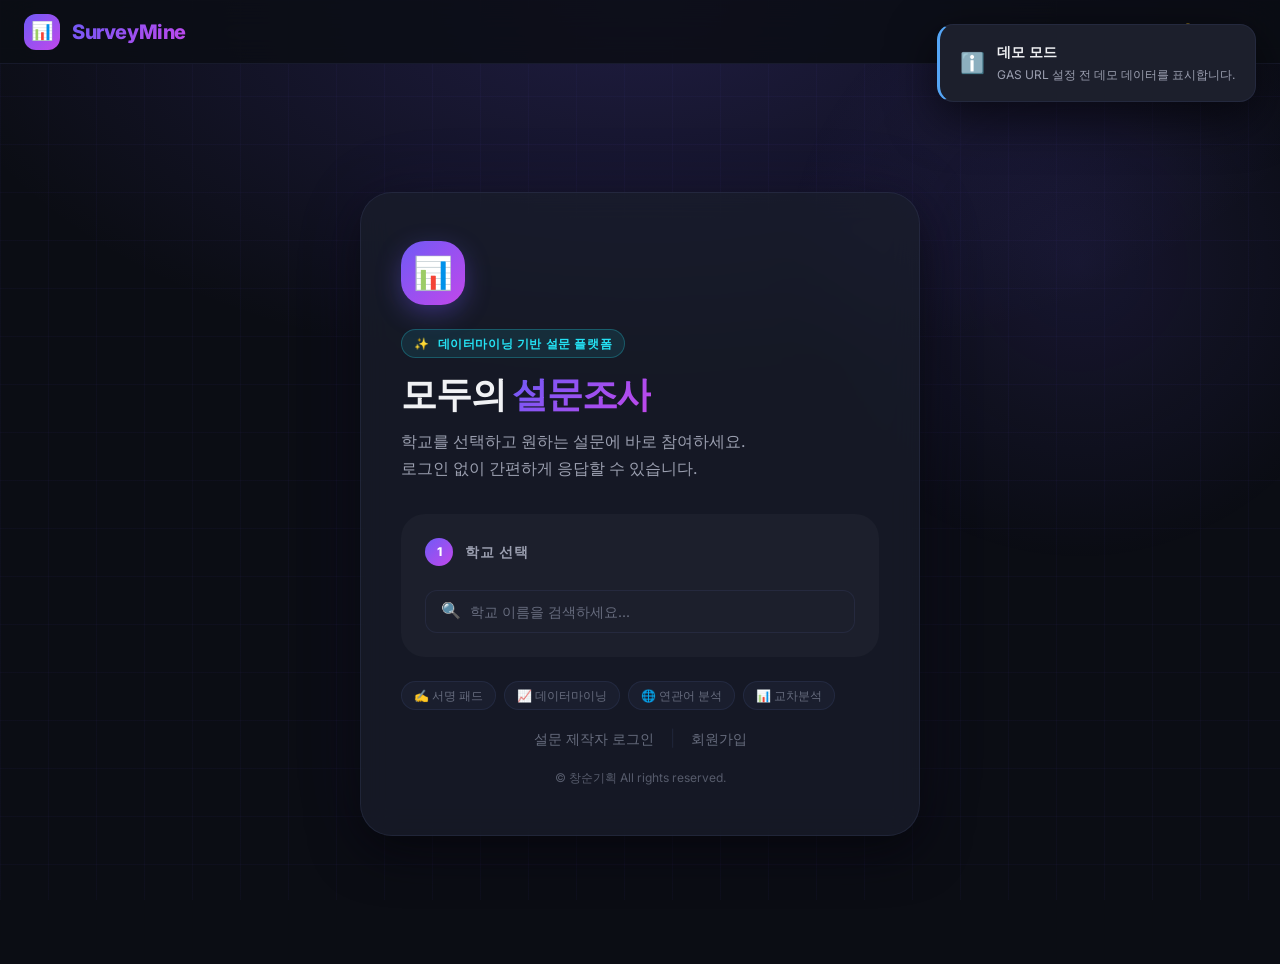
==== commit 9a9d45cc: "Add copyright notice '© 창순기획' to all page footers" ====
--- a/index.html
+++ b/index.html
@@ -462,6 +462,9 @@
         <a href="login.html">설문 제작자 로그인</a>
         <span style="color:var(--clr-border)">|</span>
         <a href="signup.html">회원가입</a>
+      </div>
+      <div style="font-size:var(--text-xs);color:var(--clr-text-muted);text-align:center;margin-top:var(--sp-4);opacity:0.8">
+        © 창순기획 All rights reserved.
       </div>
     </div>
   </main>
